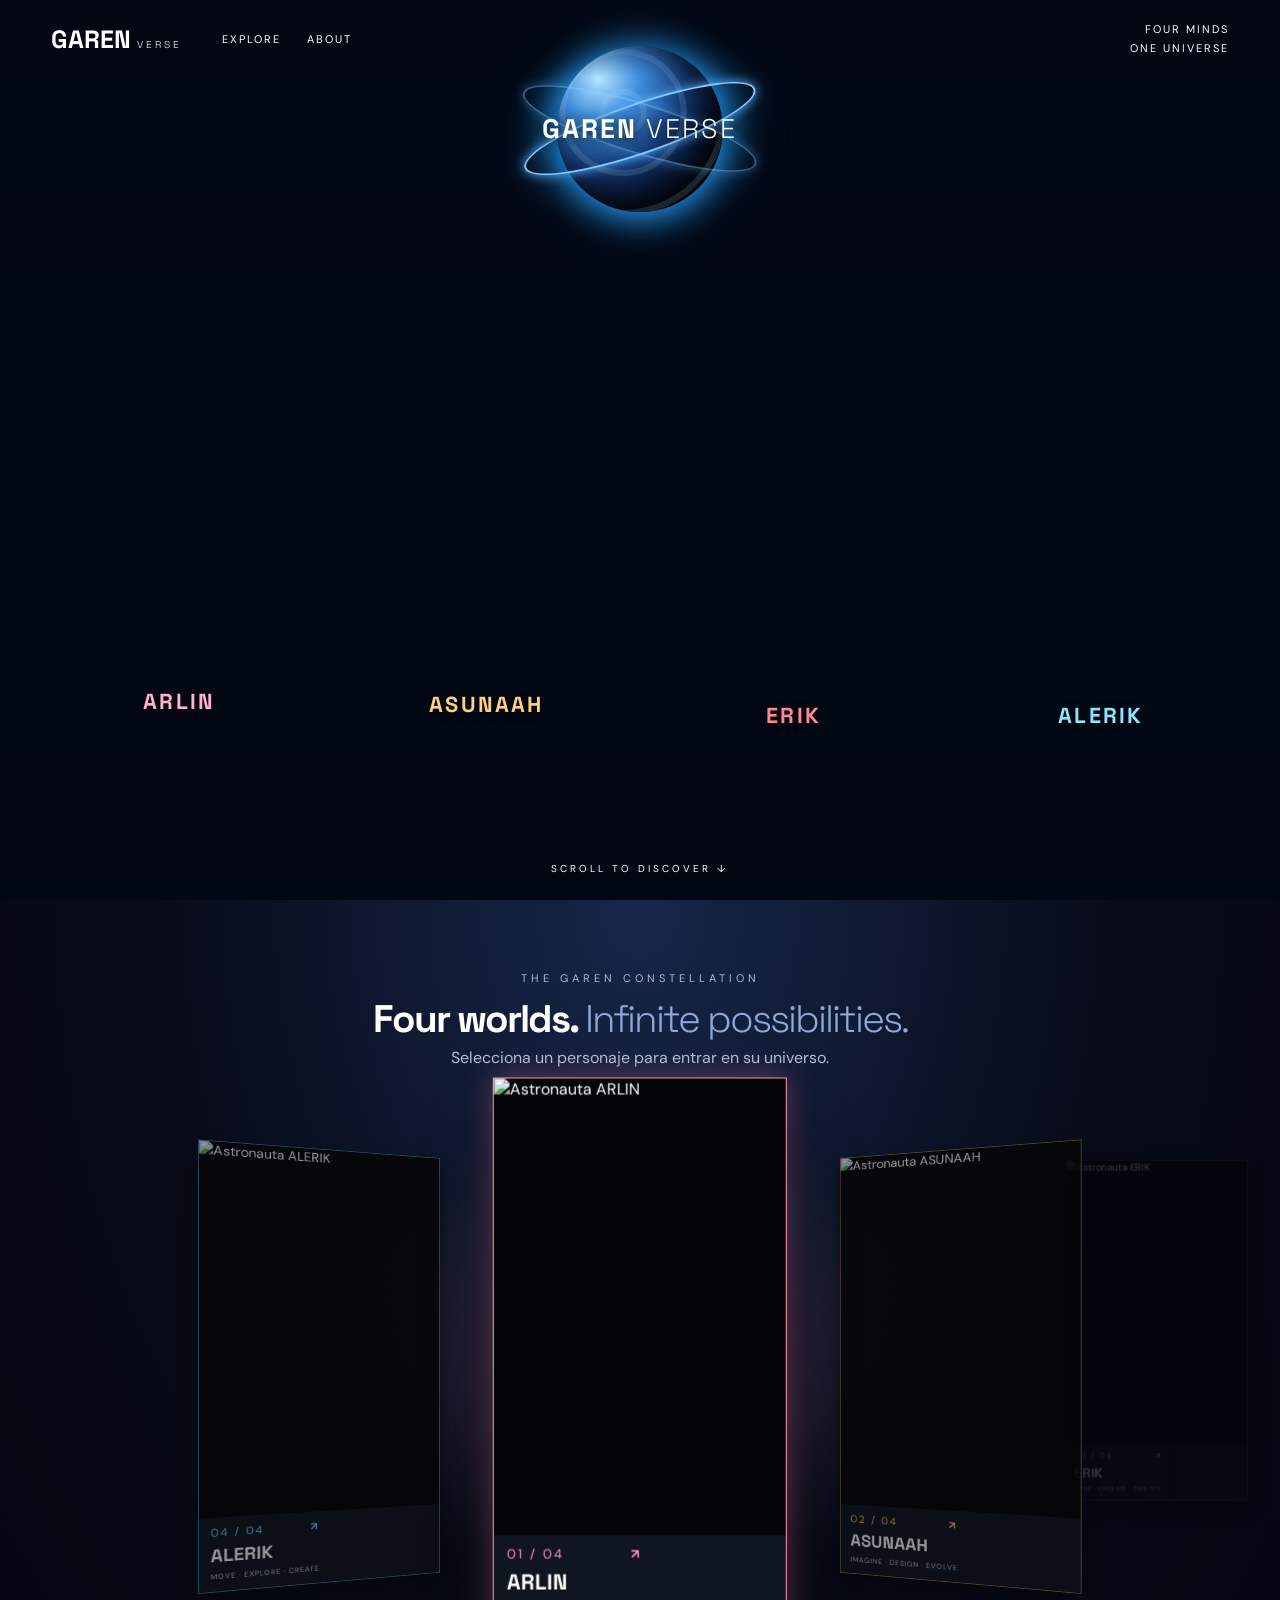
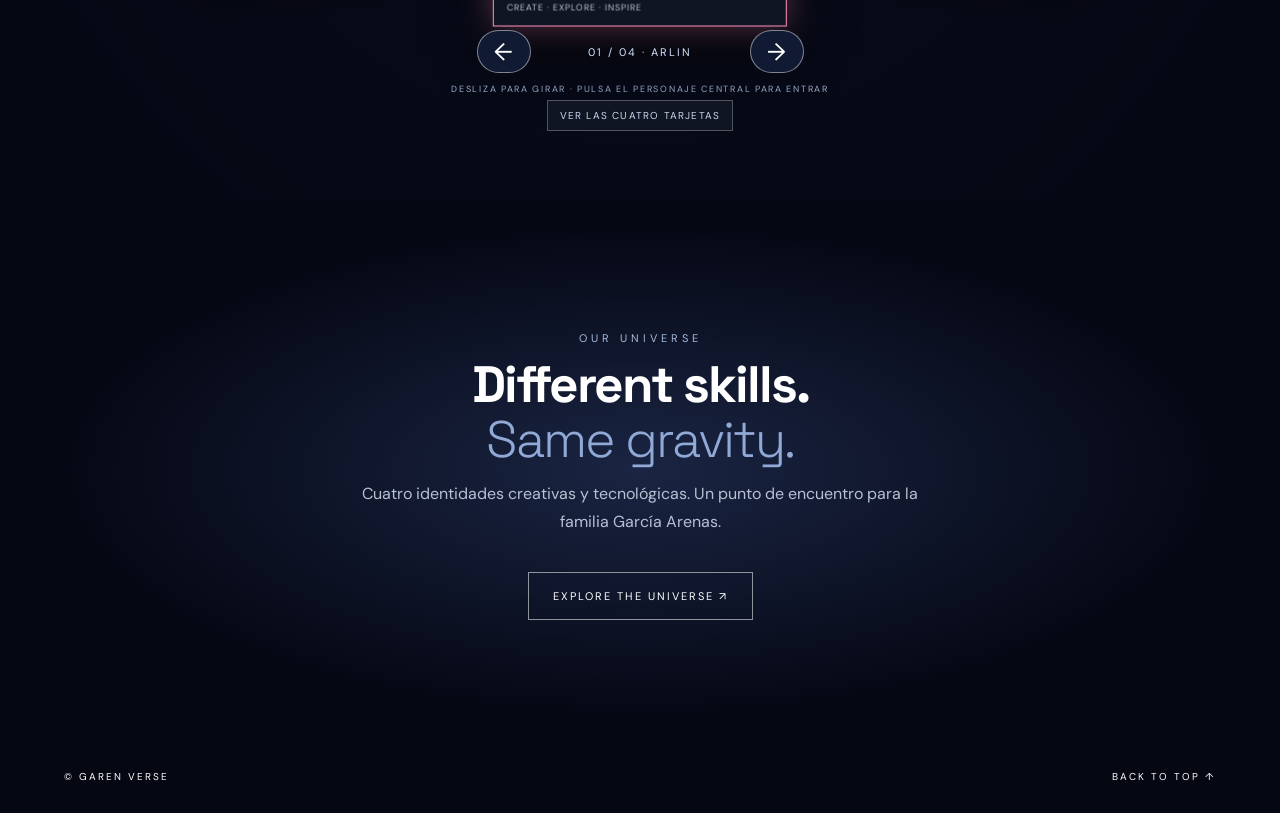
==== index.html @ 41e22bf5 "Add files via upload" ====
<!doctype html>
<html lang="es">
<head>
  <meta charset="utf-8">
  <meta name="viewport" content="width=device-width, initial-scale=1">
  <meta name="theme-color" content="#050713">
  <title>GAREN VERSE · Four Minds. One Universe.</title>
  <link rel="stylesheet" href="style.css?v=160">
</head>
<body>
  <header>
    <a href="#home" class="logo" aria-label="GAREN VERSE, volver al inicio">GAREN <small>VERSE</small></a>
    <nav aria-label="Navegación principal"><a href="#explore">EXPLORE</a><a href="#about">ABOUT</a></nav>
    <span>FOUR MINDS<br>ONE UNIVERSE</span>
  </header>
  <main>
    <section id="home" class="hero" aria-label="Selecciona tu universo">
      <div class="stage" aria-hidden="true"></div>
      <div class="planet" aria-hidden="true"><div class="sphere"></div><div class="ring"></div><div class="ring ring2"></div><h1>GAREN <em>VERSE</em></h1></div>
      <div class="focus" aria-hidden="true"></div>
      <div class="labels" aria-hidden="true"><span>ARLIN</span><span>ASUNAAH</span><span>ERIK</span><span>ALERIK</span></div>
      <div class="hotspots" aria-label="Seleccionar universo"><button data-world="arlin" aria-label="Entrar en ARLIN"></button><button data-world="asunaah" aria-label="Entrar en ASUNAAH"></button><button data-world="erik" aria-label="Entrar en el universo de ERIK"></button><button data-world="alerik" aria-label="Entrar en ALERIK"></button></div>
      <a class="scroll" href="#explore">SCROLL TO DISCOVER ↓</a>
    </section>
    <section id="explore"><div class="intro"><p>THE GAREN CONSTELLATION</p><h2>Four worlds. <em>Infinite possibilities.</em></h2><p>Selecciona un personaje para entrar en su universo.</p></div><div class="orbit-shell" id="orbit-shell" aria-label="Selector orbital de universos">
  <div class="orbit-halo" aria-hidden="true"></div>
  <div class="cards orbit-cards" id="cards" aria-label="Personajes; usa las flechas para cambiar de selección"></div>
  <div class="orbit-controls" aria-label="Controles de la constelación">
    <button type="button" id="orbit-prev" class="orbit-arrow" aria-label="Personaje anterior">←</button>
    <span id="orbit-status" class="orbit-status" aria-live="polite"></span>
    <button type="button" id="orbit-next" class="orbit-arrow" aria-label="Personaje siguiente">→</button>
  </div>
  <p class="orbit-hint">DESLIZA PARA GIRAR · PULSA EL PERSONAJE CENTRAL PARA ENTRAR</p>
  <button type="button" id="orbit-layout" class="orbit-layout" aria-pressed="false">VER LAS CUATRO TARJETAS</button>
</div></section>
    <section id="about"><p>OUR UNIVERSE</p><h2 class="about-heartbeat"><span class="heartbeat-primary">Different skills.</span><br><em class="heartbeat-secondary">Same gravity.</em></h2><p>Cuatro identidades creativas y tecnológicas. Un punto de encuentro para la familia García Arenas.</p><a href="#explore">EXPLORE THE UNIVERSE ↗</a></section>
  </main>
  <footer><span>© GAREN VERSE</span><a href="#home">BACK TO TOP ↑</a></footer>
  <section id="world" hidden aria-label="Universo del personaje" aria-modal="true" role="dialog">
    <button id="back" type="button">← BACK TO GAREN VERSE</button>
    <div class="world-layout"><div class="world-copy">
      <p class="world-kicker">WELCOME TO THE UNIVERSE OF</p>
      <h2 id="world-name"></h2><p id="world-tag"></p><p id="world-desc"></p>
      <div id="world-portal-slot" aria-live="polite"></div>
    </div><img id="world-img" alt=""></div>
  </section>
  <div id="flash" aria-hidden="true"></div>
  <script src="app.js?v=160" defer></script>
</body>
</html>
---- style.css ----
@import url('https://fonts.googleapis.com/css2?family=DM+Sans:wght@400;700&family=Space+Grotesk:wght@300;700&display=swap');
:root{color-scheme:dark;--bg:#050713}*{box-sizing:border-box}html{scroll-behavior:smooth}body{margin:0;background:var(--bg);color:#fff;font-family:'DM Sans',sans-serif}body.world-open{overflow:hidden}a{color:inherit;text-decoration:none}button{font:inherit;cursor:pointer}a:focus-visible,button:focus-visible{outline:3px solid #a9ddff;outline-offset:4px}
header{position:absolute;z-index:10;inset:0 0 auto;display:flex;align-items:center;gap:40px;padding:20px 4%;background:linear-gradient(#030714b9,transparent)}.logo{font:700 25px 'Space Grotesk',sans-serif;white-space:nowrap}.logo small{font-size:10px;letter-spacing:3px;font-weight:300}nav{display:flex;gap:26px}nav a,header>span{font-size:11px;letter-spacing:2px}header>span{margin-left:auto;text-align:right;line-height:1.7}
.hero{position:relative;height:100svh;min-height:620px;max-height:1100px;overflow:hidden;--accent:#8df;--fx:50%;--fy:60%}.stage{position:absolute;inset:0;background:#030815 url('assets/stage.jpg?v=145') center/cover no-repeat;transform-origin:var(--fx) var(--fy);transition:transform .65s}.hero:after{content:'';position:absolute;inset:0;pointer-events:none;background:linear-gradient(#01061280,transparent 32%,transparent 80%,#01061230)}
.planet{position:absolute;z-index:2;top:1.5%;left:50%;width:clamp(190px,18vw,245px);aspect-ratio:1;transform:translateX(-50%);filter:drop-shadow(0 0 18px #18afff88);pointer-events:none}.sphere{position:absolute;inset:14%;border-radius:50%;background:radial-gradient(circle at 25% 20%,#b5e7ff,#418fe0 22%,#153d7c 48%,#07142d 78%,#020816);box-shadow:inset -20px -20px 35px #000c,0 0 35px #2c9cff}.sphere:after{content:'';position:absolute;inset:0;border-radius:50%;background:repeating-radial-gradient(ellipse at 40% 40%,transparent 0 17px,#c1eaff23 18px 23px,transparent 24px 40px);animation:spin 50s linear infinite}.ring{position:absolute;left:-3%;right:-3%;top:39%;height:22%;border:2px solid #83caff;border-radius:50%;transform:rotate(-19deg);box-shadow:0 0 12px #56aaff;animation:pulse 6s ease-in-out infinite alternate}.ring2{transform:rotate(17deg);opacity:.4}.planet h1{position:absolute;z-index:3;top:50%;left:50%;transform:translate(-50%,-50%);margin:0;white-space:nowrap;font:700 clamp(19px,2.1vw,30px) 'Space Grotesk',sans-serif;letter-spacing:2px;text-shadow:0 2px 15px #000}.planet h1 em{font-style:normal;font-weight:300}
.labels{position:absolute;z-index:4;left:2%;right:2%;bottom:19%;display:grid;grid-template-columns:repeat(4,1fr);text-align:center;pointer-events:none}.labels span{font:700 clamp(12px,1.7vw,24px) 'Space Grotesk',sans-serif;letter-spacing:.1em;text-shadow:0 2px 9px #000}.labels span:nth-child(1){color:#ffb0d4}.labels span:nth-child(2){color:#ffd17c}.labels span:nth-child(3){color:#ff8896}.labels span:nth-child(4){color:#8ce5ff}.hotspots{position:absolute;z-index:5;inset:30% 2% 12%;display:grid;grid-template-columns:repeat(4,1fr)}.hotspots button{border:0;background:transparent}.focus{position:absolute;z-index:4;left:var(--fx);top:var(--fy);width:min(23vw,320px);aspect-ratio:1;transform:translate(-50%,-50%) scale(.7);border:2px solid var(--accent);border-radius:50%;box-shadow:0 0 24px var(--accent);opacity:0;pointer-events:none;transition:opacity .3s,transform .55s}.focus:after{content:'';position:absolute;inset:15%;border:1px solid var(--accent);border-radius:50%;transform:rotate(60deg) scaleY(.45)}.hero.target .focus{opacity:1;transform:translate(-50%,-50%) scale(1)}.hero.launch .focus{transform:translate(-50%,-50%) scale(2.5) rotate(130deg)}.hero.launch .stage{transform:scale(1.13)}.scroll{position:absolute;z-index:6;bottom:25px;left:50%;transform:translateX(-50%);font-size:10px;letter-spacing:3px;white-space:nowrap}
#explore{min-height:100svh;padding:clamp(28px,4svh,56px) 5% 35px;display:flex;flex-direction:column;justify-content:center;text-align:center;background:radial-gradient(ellipse at top,#17274a,#070a17 55%,#050713)}.intro>p:first-child,#about>p:first-child{font-size:11px;letter-spacing:4px;color:#a7bbdc}.intro>p:first-child{margin:0 0 12px}h2{font:700 clamp(34px,4vw,65px)/1.08 'Space Grotesk',sans-serif;letter-spacing:-2px;margin:12px 0}h2 em{font-weight:300;font-style:normal;color:#91a9d7}.intro h2{margin:0 0 12px;font-size:clamp(28px,3.6vw,52px);line-height:1.12}.intro>p:last-child{margin:0 0 20px;color:#b7c1d3}.cards{display:grid;grid-template-columns:repeat(4,minmax(0,1fr));gap:18px;max-width:1450px;width:100%;margin:0 auto}.card{padding:0;min-width:0;text-align:left;color:#fff;background:#101522;border:1px solid #ffffff25;display:flex;flex-direction:column;transition:transform .3s,border-color .3s}.card:hover,.card:focus-visible{transform:translateY(-5px);border-color:var(--accent)}.card img{display:block;width:100%;height:min(49svh,500px);object-fit:contain;object-position:center;background:#000}.card-text{padding:12px 16px;display:flex;flex-direction:column;gap:8px;flex:1}.card-text small{color:var(--accent);letter-spacing:2px}.card-text b{float:right}.card-name{font:700 22px 'Space Grotesk',sans-serif}.card-tag{font-size:10px;letter-spacing:1px;color:#bbc4d5}
#about{padding:120px 20px;text-align:center;background:radial-gradient(#1a2543,#050713 65%)}#about>p:last-of-type{max-width:570px;margin:0 auto 35px;line-height:1.8;color:#b7c1d3}#about>a{display:inline-block;padding:16px 24px;border:1px solid #ffffff8a;font-size:11px;letter-spacing:2px}footer{padding:30px 5%;display:flex;justify-content:space-between;font-size:10px;letter-spacing:2px}
#world{position:fixed;z-index:20;inset:0;overflow:auto;background:radial-gradient(ellipse at 70% 50%,color-mix(in srgb,var(--accent),transparent 79%),transparent 50%),#050713}#world[hidden]{display:none}#back{position:absolute;top:32px;left:5%;z-index:2;border:0;background:transparent;color:white;font-size:12px;letter-spacing:2px}.world-layout{min-height:100svh;display:grid;grid-template-columns:1fr 1fr;align-items:center;gap:5%;max-width:1250px;margin:auto;padding:95px 6% 45px}.world-layout h2{font-size:clamp(50px,8vw,112px);color:var(--accent);margin:12px 0}.world-kicker{font-size:12px;letter-spacing:2.5px;color:#a7bbdc}#world-tag{letter-spacing:3px;font-size:12px}#world-desc{max-width:470px;color:#c2c9d9;line-height:1.9;margin:25px 0 14px}.world-layout>img{max-height:75svh;max-width:100%;object-fit:contain;justify-self:center}
/* The portal replaces the old rectangular link. Image and text are a single component. */
#world-portal-slot{margin-top:18px;min-height:185px}.portal-entry{--portal-size:clamp(120px,12vw,174px);display:inline-flex;align-items:center;gap:20px;max-width:100%;color:var(--accent);text-align:left;position:relative;border-radius:20px;padding:6px 12px 6px 0}.portal-active{cursor:pointer}.portal-pending{cursor:default;color:#b8bfce}.portal-visual{display:block;flex:0 0 var(--portal-size);width:var(--portal-size);height:var(--portal-size);position:relative;isolation:isolate}.portal-visual::before{content:'';position:absolute;inset:7%;border-radius:50%;background:var(--accent);filter:blur(22px);opacity:.12;transition:opacity .3s}.portal-visual img{position:relative;display:block;width:100%;height:100%;object-fit:contain;animation:portalFloat 4s ease-in-out infinite;filter:drop-shadow(0 0 7px color-mix(in srgb,var(--accent),transparent 65%))}.portal-copy{display:flex;flex-direction:column;gap:9px;min-width:0;letter-spacing:1.6px}.portal-copy strong{font-size:clamp(11px,1.15vw,15px);line-height:1.45}.portal-copy>span{font-size:11px;letter-spacing:1.1px;color:#d0d4e0}.portal-active .portal-copy>span{color:var(--accent)}.portal-active:focus-visible{outline:3px solid var(--accent);outline-offset:3px}.portal-active.portal-activating .portal-visual img{animation:none;transform:scale(.95);filter:drop-shadow(0 0 20px var(--accent))}.portal-active.portal-activating .portal-visual::before{opacity:.65}
@media(hover:hover) and (pointer:fine){.portal-active:hover .portal-visual::before{opacity:.48}.portal-active:hover .portal-visual img{animation:none;transform:translateY(-6px) scale(1.045);filter:drop-shadow(0 0 16px var(--accent));transition:transform .3s ease,filter .3s ease}.portal-active:hover .portal-copy strong{text-shadow:0 0 12px var(--accent)}}
#flash{position:fixed;inset:0;z-index:30;pointer-events:none;opacity:0;background:#07101d;clip-path:circle(0 at var(--lx,50%) var(--ly,50%));transition:clip-path .55s,opacity .55s}#flash.on{opacity:.93;clip-path:circle(150% at var(--lx,50%) var(--ly,50%))}
@keyframes spin{to{transform:rotate(360deg)}}@keyframes pulse{to{opacity:.5}}@keyframes portalFloat{0%,100%{transform:translateY(0)}50%{transform:translateY(-4px)}}
@media(max-width:800px){header{gap:15px}nav{gap:12px}header>span{display:none}.hero{height:76svh;min-height:490px}.planet{width:220px}.cards{grid-template-columns:repeat(2,minmax(0,1fr))}.card img{height:clamp(180px,38svh,340px)}.world-layout{grid-template-columns:1fr;text-align:center}.world-layout>img{max-height:45svh;margin:auto}.portal-entry{text-align:left}.portal-visual{--portal-size:150px}}
@media(max-width:600px){#explore{min-height:auto}.cards{gap:10px}.card-text{padding:10px}.card-name{font-size:17px}.card img{height:clamp(185px,36svh,310px)}.planet{top:3%;width:160px}.world-layout{padding:95px 5% 40px}.world-layout h2{font-size:clamp(44px,14vw,70px)}#world-portal-slot{min-height:155px}.portal-visual{--portal-size:130px}.portal-entry{gap:12px}.portal-copy strong{font-size:11px}}
@media(max-width:480px){header{flex-wrap:wrap}.logo{font-size:20px}nav{margin-left:auto;gap:9px}.hero{height:75svh;min-height:440px}.stage{background-size:auto 100%}.planet h1{font-size:18px}.labels{display:none}.hotspots{inset:auto 2% 7%;height:52px;gap:4px}.hotspots button{border-radius:12px;background:#050b1dcc;border:1px solid #6bf;color:white;font-size:10px}.hotspots button:nth-child(1):before{content:'ARLIN'}.hotspots button:nth-child(2):before{content:'ASUNAAH'}.hotspots button:nth-child(3):before{content:'ERIK'}.hotspots button:nth-child(4):before{content:'ALERIK'}.scroll{display:none}}
@media(max-height:650px) and (min-width:801px){.card img{height:42svh}.intro h2{font-size:32px}.portal-visual{--portal-size:130px}#world-portal-slot{min-height:145px}}
@media(prefers-reduced-motion:reduce){*,*::before,*::after{animation:none!important;transition:none!important;scroll-behavior:auto!important}.portal-active:hover .portal-visual img{transform:none}}

/* GAREN VERSE 1.5.5 — Alineación independiente de rótulos sobre los pedestales.
   La imagen de fondo y las zonas interactivas permanecen intactas. */
.labels span:nth-child(1){transform:translateY(-14px)}
.labels span:nth-child(2){transform:translateY(-11px)}
.labels span:nth-child(3),.labels span:nth-child(4){transform:translateY(0)}

/* Halo cálido expansivo. Las capas radiales hacen visible la luz en el fondo oscuro,
   no solo alrededor de los contornos de las letras. */
#about .about-heartbeat{position:relative;isolation:isolate}
#about .about-heartbeat .heartbeat-primary,
#about .about-heartbeat .heartbeat-secondary{
  position:relative;display:inline-block;transform-origin:center;
  z-index:0;backface-visibility:hidden;
}
#about .about-heartbeat .heartbeat-primary::before,
#about .about-heartbeat .heartbeat-secondary::before{
  content:"";position:absolute;z-index:-1;pointer-events:none;
  inset:-38% -16%;border-radius:50%;opacity:0;
  background:radial-gradient(ellipse at center,
    rgba(255,233,155,.70) 0%,rgba(255,198,78,.48) 23%,
    rgba(246,166,52,.23) 48%,transparent 75%);
  filter:blur(22px);transform:scale(.83);
}
#about .heartbeat-primary{animation:garen-heartbeat-primary 3.4s ease-in-out infinite}
#about .heartbeat-secondary{animation:garen-heartbeat-secondary 3.4s ease-in-out infinite}
#about .heartbeat-primary::before{animation:garen-gold-aura-primary 3.4s ease-in-out infinite}
#about .heartbeat-secondary::before{animation:garen-gold-aura-secondary 3.4s ease-in-out infinite}
@keyframes garen-heartbeat-primary{
  0%,12%,35%,100%{transform:scale(1);text-shadow:none}
  18%,23%{transform:scale(1.027);text-shadow:0 0 9px #fff0bf,0 0 25px #ffcf70,0 0 48px rgba(255,188,65,.9),0 0 80px rgba(245,162,40,.65)}
  30%{transform:scale(1.008);text-shadow:0 0 13px rgba(255,210,100,.42)}
}
@keyframes garen-heartbeat-secondary{
  0%,25%,52%,100%{transform:scale(1);text-shadow:none}
  34%,39%{transform:scale(1.028);text-shadow:0 0 10px #fff0bc,0 0 27px #ffd073,0 0 54px rgba(255,187,65,.9),0 0 85px rgba(245,164,39,.68)}
  46%{transform:scale(1.008);text-shadow:0 0 15px rgba(255,212,107,.45)}
}
@keyframes garen-gold-aura-primary{
  0%,12%,35%,100%{opacity:0;transform:scale(.83)}
  18%,23%{opacity:1;transform:scale(1.13)}
  30%{opacity:.25;transform:scale(1.28)}
}
@keyframes garen-gold-aura-secondary{
  0%,25%,52%,100%{opacity:0;transform:scale(.83)}
  34%,39%{opacity:1;transform:scale(1.16)}
  46%{opacity:.25;transform:scale(1.3)}
}
@media(prefers-reduced-motion:reduce){
  #about .heartbeat-primary,#about .heartbeat-secondary,
  #about .heartbeat-primary::before,#about .heartbeat-secondary::before{
    animation:none!important;transform:none!important;text-shadow:none!important;
  }
  #about .heartbeat-primary::before,#about .heartbeat-secondary::before{opacity:0!important}
}

/* GAREN VERSE 1.6 — ORBITAL EXPLORE; scoped exclusively to the Explore section. */
#explore{min-height:100svh;min-height:100dvh;overflow:hidden;padding:clamp(18px,2.5svh,34px) 3.5% 20px;justify-content:center}
#explore .intro h2{font-size:clamp(26px,3vw,43px);margin-bottom:7px}
#explore .intro>p:last-child{margin-bottom:9px}
.orbit-shell{position:relative;max-width:1450px;width:100%;margin:0 auto;isolation:isolate;--orbit-accent:#ff91c0}
.orbit-halo{position:absolute;pointer-events:none;left:50%;top:42%;width:min(72vw,750px);height:min(50vw,460px);transform:translate(-50%,-50%);background:radial-gradient(ellipse,color-mix(in srgb,var(--orbit-accent),transparent 80%),transparent 68%);filter:blur(28px);opacity:.75;transition:background .5s}
#explore .orbit-cards{position:relative;display:block;width:100%;height:clamp(390px,61svh,610px);max-width:none;perspective:1300px;touch-action:pan-y;user-select:none;-webkit-user-select:none;overflow:visible}
#explore .orbit-cards .card{position:absolute;left:50%;top:50%;width:clamp(190px,23vw,315px);height:min(100%,590px);max-height:100%;display:flex;transform:translate(-50%,-50%) translateX(var(--orbit-x,0px)) translateY(var(--orbit-y,0px)) scale(var(--orbit-scale,1)) rotateY(var(--orbit-angle,0deg));opacity:var(--orbit-opacity,1);z-index:var(--orbit-z,2);filter:brightness(var(--orbit-brightness,1));border-color:color-mix(in srgb,var(--accent),transparent 50%);box-shadow:0 12px 32px #0008;transition:transform .62s cubic-bezier(.2,.75,.2,1),opacity .5s,filter .5s,border-color .3s,box-shadow .3s;backface-visibility:hidden;-webkit-backface-visibility:hidden;overflow:hidden;cursor:pointer}
#explore .orbit-cards .card[data-orbit-position="0"]{border-color:var(--accent);box-shadow:0 0 30px color-mix(in srgb,var(--accent),transparent 66%),0 25px 50px #000b}
#explore .orbit-cards .card:hover{border-color:var(--accent)}
#explore .orbit-cards .card:focus-visible{outline:3px solid #d5f5ff;outline-offset:5px}
#explore .orbit-cards .card img{height:0;min-height:0;flex:1 1 auto;object-fit:contain;object-position:center;background:#050508;pointer-events:none}
#explore .orbit-cards .card-text{flex:0 0 auto;gap:6px;padding:10px 13px 12px;background:#101522;pointer-events:none}
#explore .orbit-cards .card-name{font-size:clamp(17px,1.7vw,23px)}
#explore .orbit-cards .card-tag{font-size:9px}
.orbit-controls{display:flex;justify-content:center;align-items:center;gap:22px;margin-top:4px;position:relative;z-index:6}
.orbit-arrow{height:43px;width:54px;border:1px solid #ffffff77;background:#101a32;color:white;border-radius:24px;font-size:24px;transition:background .2s,border-color .2s}
.orbit-arrow:hover,.orbit-arrow:focus-visible{background:#24365b;border-color:#b9dcff}
.orbit-status{min-width:175px;text-align:center;font-size:11px;letter-spacing:2px;color:#d3e4ff}
.orbit-hint{margin:10px 0 5px;font-size:9px;letter-spacing:1.7px;color:#9baecb}
.orbit-layout{position:relative;z-index:6;padding:8px 12px;border:1px solid #ffffff45;background:#101522;color:#cbd8ef;font-size:10px;letter-spacing:1.2px}
/* Accessible grid fallback, also available on demand. */
#explore .orbit-shell.is-grid .orbit-halo{display:none}
#explore .orbit-shell.is-grid .orbit-cards{display:grid;grid-template-columns:repeat(4,minmax(0,1fr));gap:14px;height:auto;min-height:0;perspective:none;touch-action:auto}
#explore .orbit-shell.is-grid .orbit-cards .card{position:relative;left:auto;top:auto;width:100%;height:min(59svh,570px);transform:none!important;opacity:1!important;filter:none!important;z-index:auto!important}
#explore .orbit-shell.is-grid .orbit-controls,#explore .orbit-shell.is-grid .orbit-hint{display:none}
@media(max-width:800px){#explore .orbit-cards .card{width:clamp(190px,37vw,280px)}#explore .orbit-shell.is-grid .orbit-cards{grid-template-columns:repeat(2,minmax(0,1fr))}#explore .orbit-shell.is-grid .orbit-cards .card{height:380px}}
@media(max-width:600px){#explore{min-height:100svh;padding:40px 3% 25px}#explore .intro h2{font-size:clamp(25px,7vw,36px)}#explore .orbit-cards{height:clamp(350px,55svh,520px)}#explore .orbit-cards .card{width:clamp(190px,62vw,275px)}.orbit-hint{font-size:8px}#explore .orbit-shell.is-grid .orbit-cards{gap:8px}#explore .orbit-shell.is-grid .orbit-cards .card{height:310px}}
@media(max-height:650px) and (min-width:801px){#explore .orbit-cards{height:clamp(290px,55svh,410px)}#explore .intro h2{font-size:30px}#explore .intro>p:last-child{margin-bottom:4px}.orbit-hint{margin:4px 0}}
@media(prefers-reduced-motion:reduce){#explore .orbit-cards .card{transition:none!important}.orbit-halo{transition:none!important}}
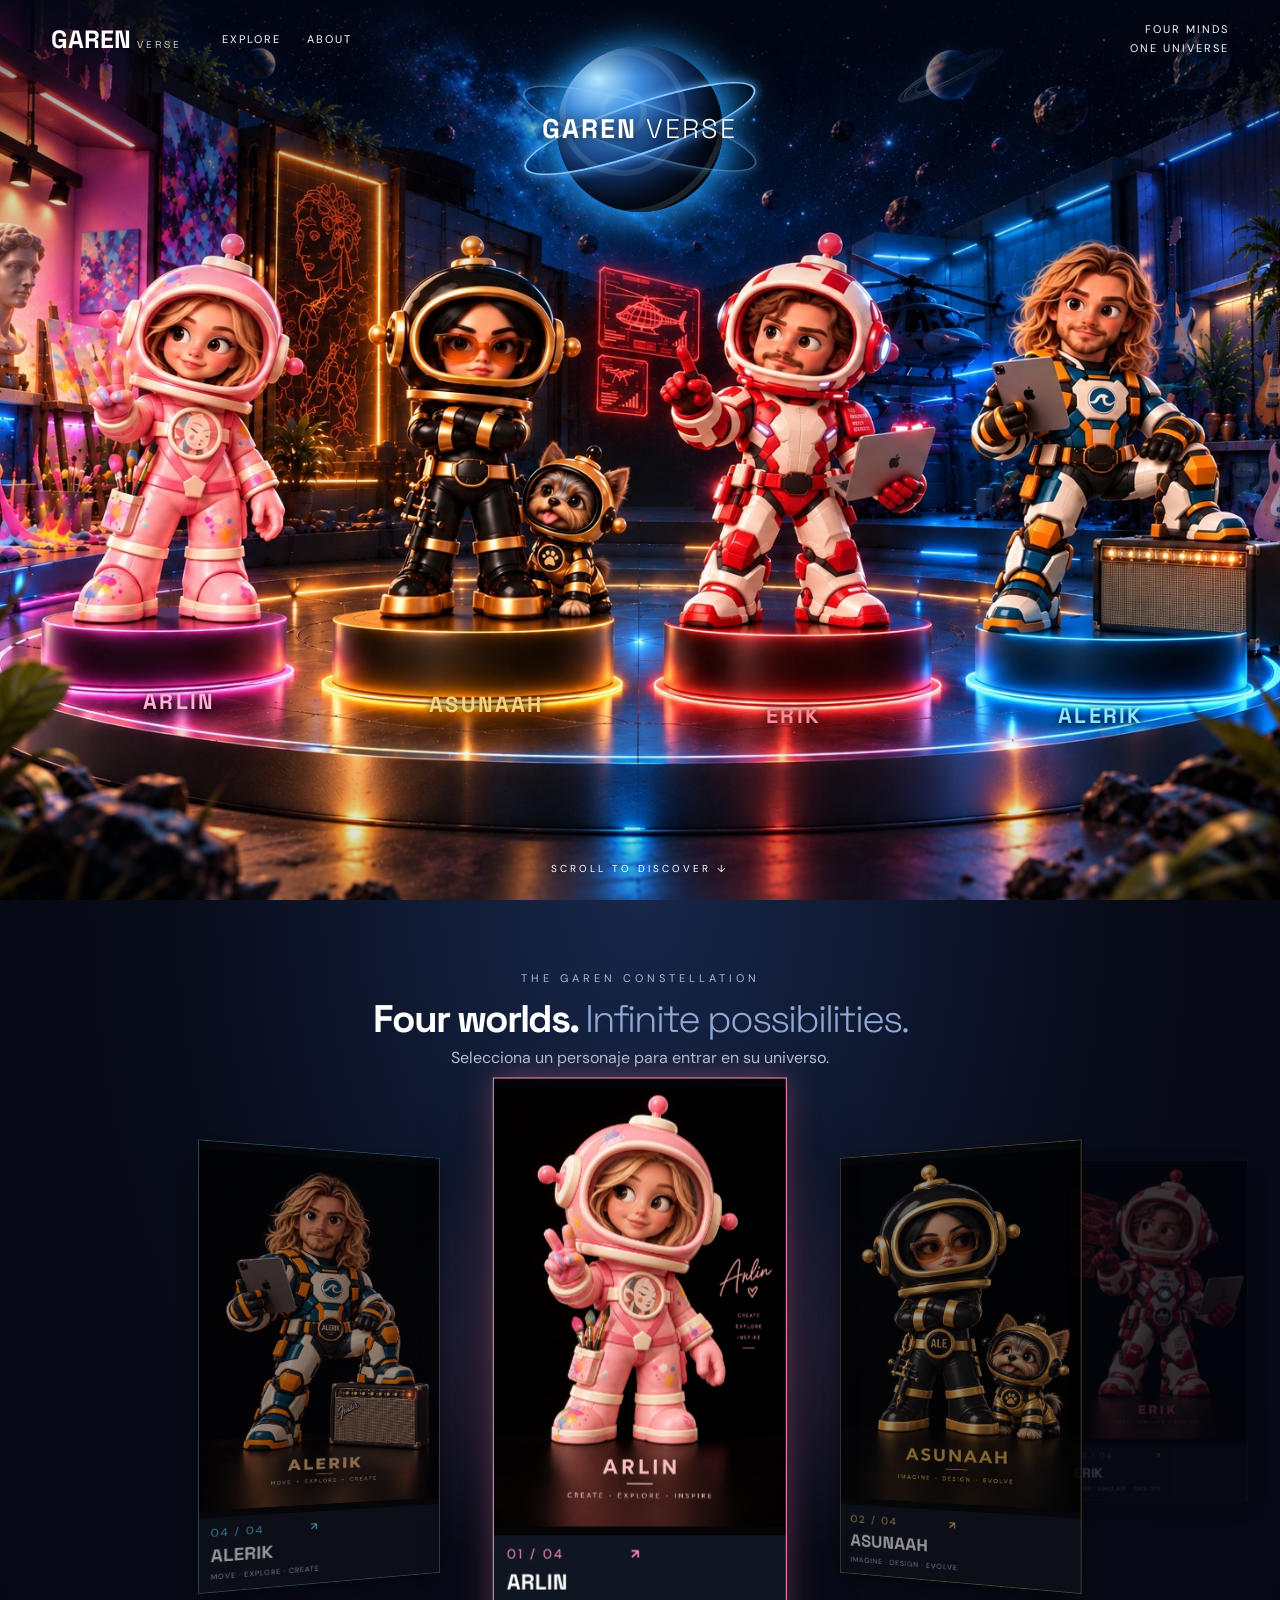
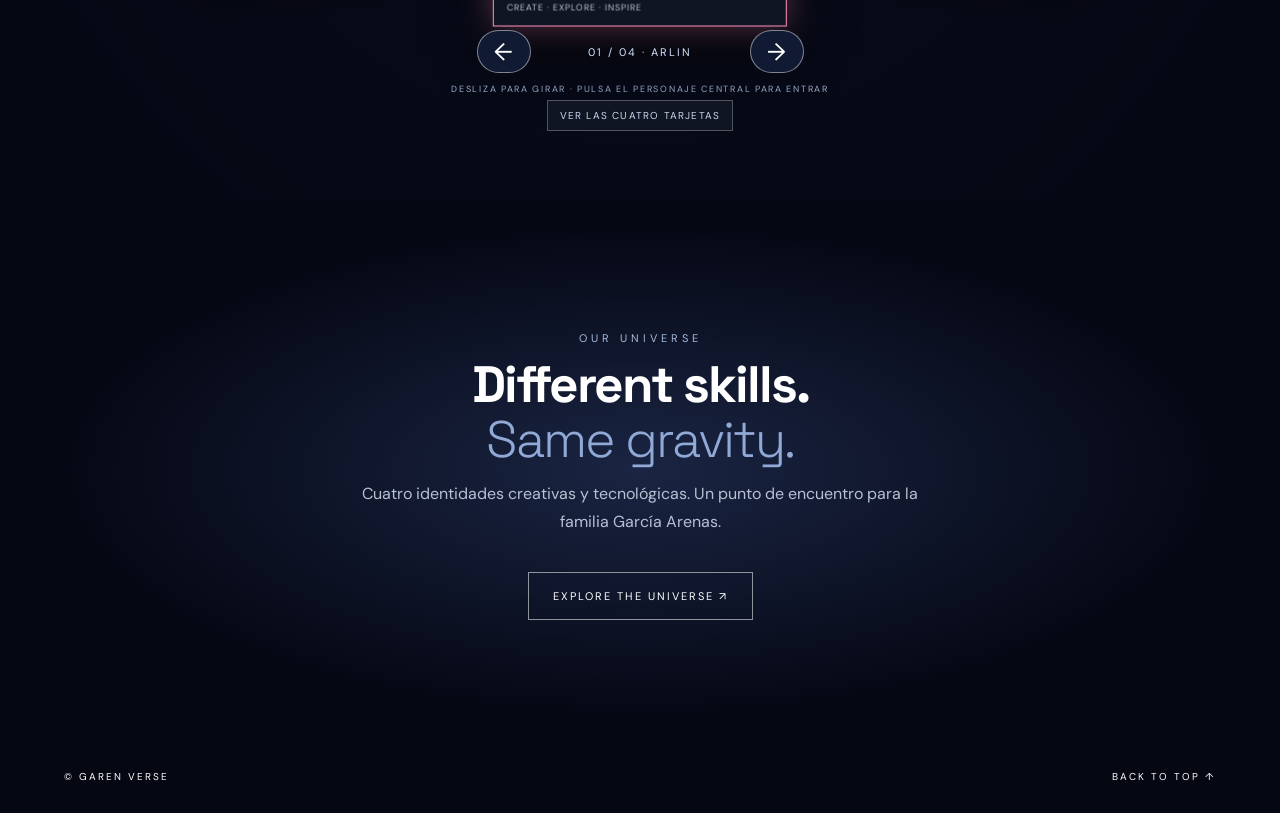
==== commit f6128fc0: "Update index.html" ====
--- a/index.html
+++ b/index.html
@@ -45,6 +45,6 @@
     </div><img id="world-img" alt=""></div>
   </section>
   <div id="flash" aria-hidden="true"></div>
-  <script src="app.js?v=160" defer></script>
+  <script src="app.js?v=161" defer></script>
 </body>
 </html>
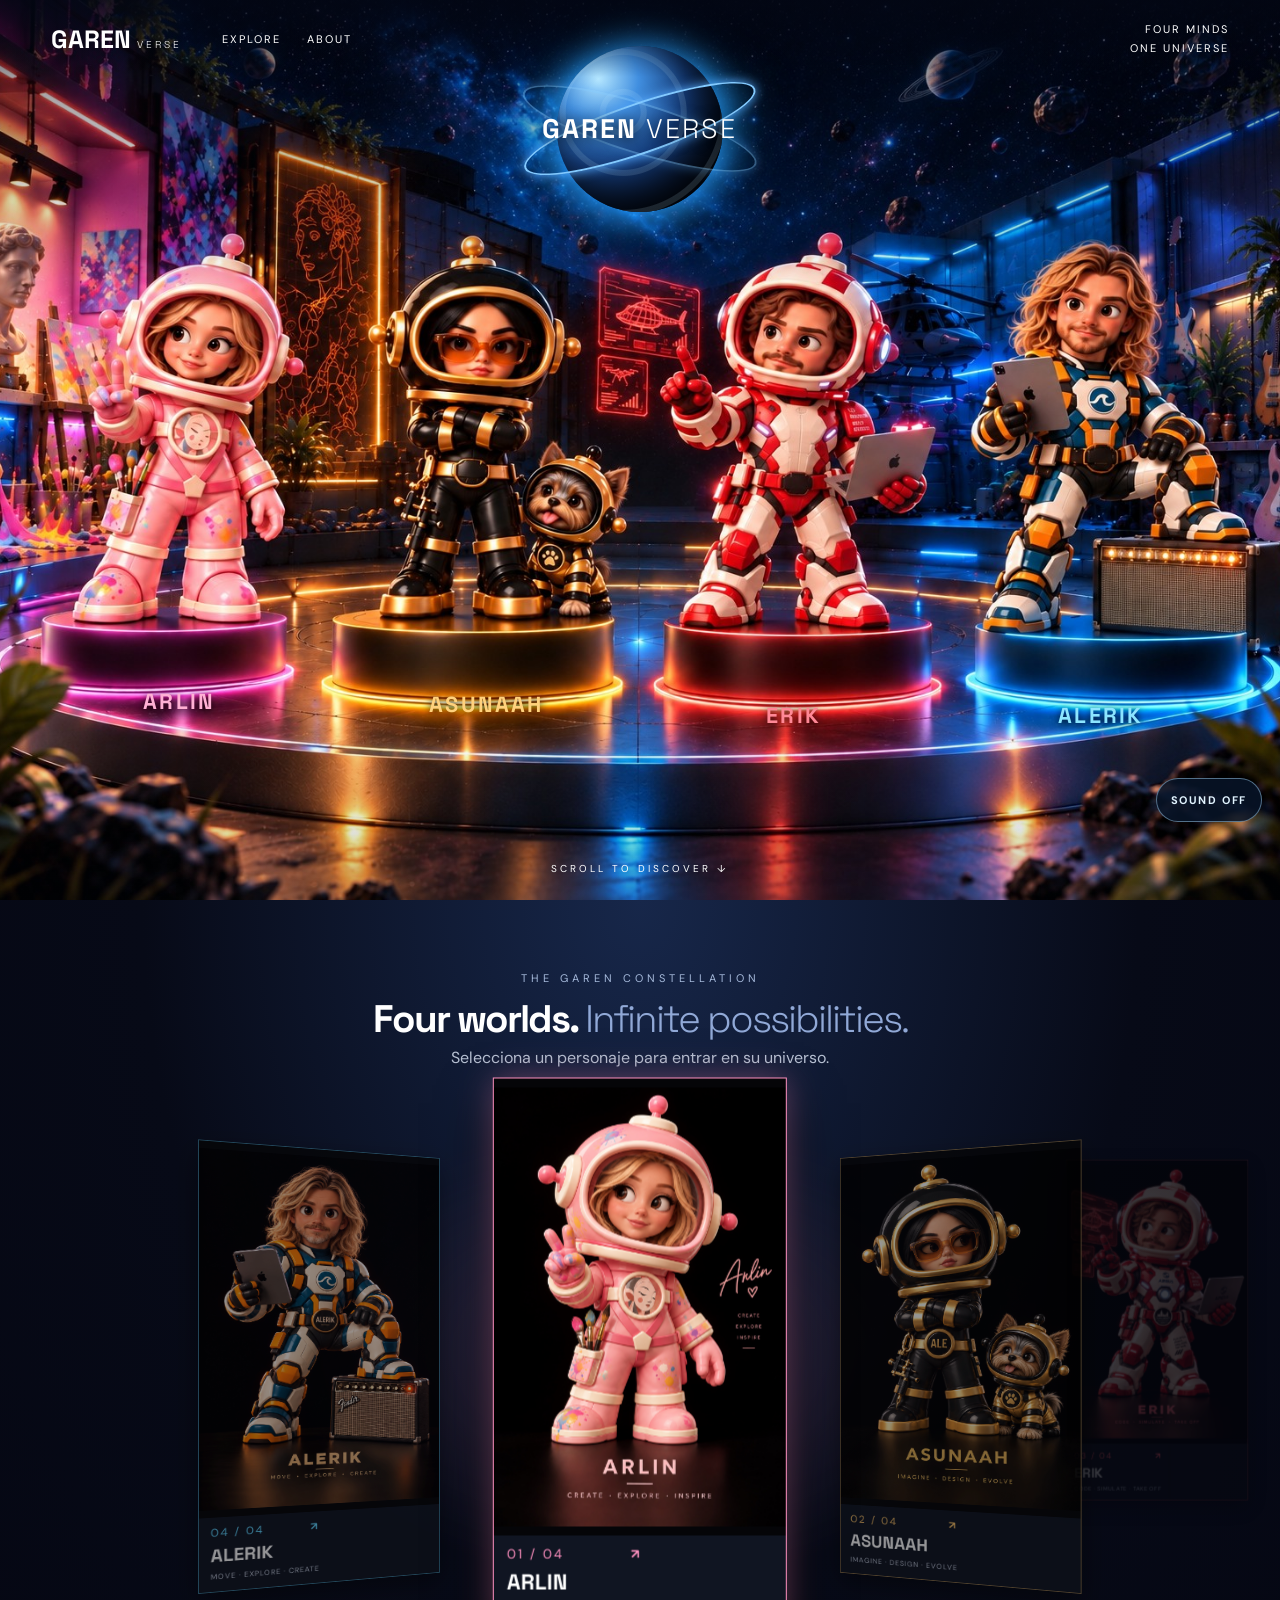
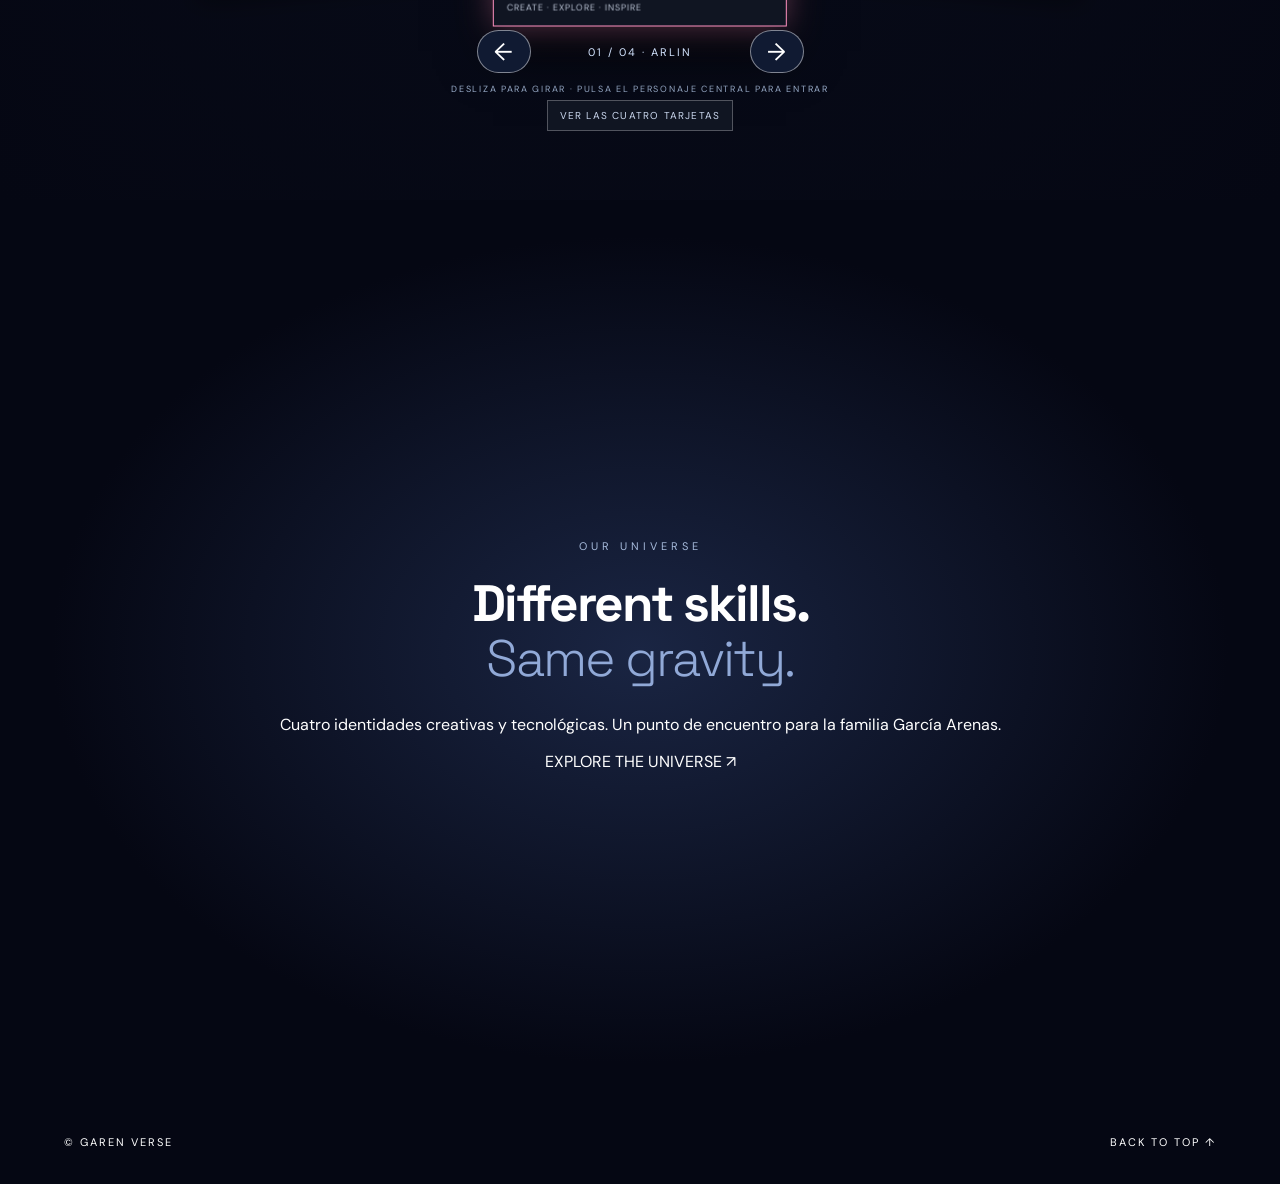
==== commit 3879624e: "Update index.html" ====
--- a/index.html
+++ b/index.html
@@ -6,6 +6,7 @@
   <meta name="theme-color" content="#050713">
   <title>GAREN VERSE · Four Minds. One Universe.</title>
   <link rel="stylesheet" href="style.css?v=160">
+<link rel="stylesheet" href="audio.css?v=17">
 </head>
 <body>
   <header>
@@ -45,6 +46,7 @@
     </div><img id="world-img" alt=""></div>
   </section>
   <div id="flash" aria-hidden="true"></div>
-  <script src="app.js?v=161" defer></script>
+  <script src="app.js?v=162" defer></script> 
+  <script src="audio.js?v=17" defer></script>
 </body>
 </html>
--- a/style.css
+++ b/style.css
@@ -5,7 +5,7 @@
 .planet{position:absolute;z-index:2;top:1.5%;left:50%;width:clamp(190px,18vw,245px);aspect-ratio:1;transform:translateX(-50%);filter:drop-shadow(0 0 18px #18afff88);pointer-events:none}.sphere{position:absolute;inset:14%;border-radius:50%;background:radial-gradient(circle at 25% 20%,#b5e7ff,#418fe0 22%,#153d7c 48%,#07142d 78%,#020816);box-shadow:inset -20px -20px 35px #000c,0 0 35px #2c9cff}.sphere:after{content:'';position:absolute;inset:0;border-radius:50%;background:repeating-radial-gradient(ellipse at 40% 40%,transparent 0 17px,#c1eaff23 18px 23px,transparent 24px 40px);animation:spin 50s linear infinite}.ring{position:absolute;left:-3%;right:-3%;top:39%;height:22%;border:2px solid #83caff;border-radius:50%;transform:rotate(-19deg);box-shadow:0 0 12px #56aaff;animation:pulse 6s ease-in-out infinite alternate}.ring2{transform:rotate(17deg);opacity:.4}.planet h1{position:absolute;z-index:3;top:50%;left:50%;transform:translate(-50%,-50%);margin:0;white-space:nowrap;font:700 clamp(19px,2.1vw,30px) 'Space Grotesk',sans-serif;letter-spacing:2px;text-shadow:0 2px 15px #000}.planet h1 em{font-style:normal;font-weight:300}
 .labels{position:absolute;z-index:4;left:2%;right:2%;bottom:19%;display:grid;grid-template-columns:repeat(4,1fr);text-align:center;pointer-events:none}.labels span{font:700 clamp(12px,1.7vw,24px) 'Space Grotesk',sans-serif;letter-spacing:.1em;text-shadow:0 2px 9px #000}.labels span:nth-child(1){color:#ffb0d4}.labels span:nth-child(2){color:#ffd17c}.labels span:nth-child(3){color:#ff8896}.labels span:nth-child(4){color:#8ce5ff}.hotspots{position:absolute;z-index:5;inset:30% 2% 12%;display:grid;grid-template-columns:repeat(4,1fr)}.hotspots button{border:0;background:transparent}.focus{position:absolute;z-index:4;left:var(--fx);top:var(--fy);width:min(23vw,320px);aspect-ratio:1;transform:translate(-50%,-50%) scale(.7);border:2px solid var(--accent);border-radius:50%;box-shadow:0 0 24px var(--accent);opacity:0;pointer-events:none;transition:opacity .3s,transform .55s}.focus:after{content:'';position:absolute;inset:15%;border:1px solid var(--accent);border-radius:50%;transform:rotate(60deg) scaleY(.45)}.hero.target .focus{opacity:1;transform:translate(-50%,-50%) scale(1)}.hero.launch .focus{transform:translate(-50%,-50%) scale(2.5) rotate(130deg)}.hero.launch .stage{transform:scale(1.13)}.scroll{position:absolute;z-index:6;bottom:25px;left:50%;transform:translateX(-50%);font-size:10px;letter-spacing:3px;white-space:nowrap}
 #explore{min-height:100svh;padding:clamp(28px,4svh,56px) 5% 35px;display:flex;flex-direction:column;justify-content:center;text-align:center;background:radial-gradient(ellipse at top,#17274a,#070a17 55%,#050713)}.intro>p:first-child,#about>p:first-child{font-size:11px;letter-spacing:4px;color:#a7bbdc}.intro>p:first-child{margin:0 0 12px}h2{font:700 clamp(34px,4vw,65px)/1.08 'Space Grotesk',sans-serif;letter-spacing:-2px;margin:12px 0}h2 em{font-weight:300;font-style:normal;color:#91a9d7}.intro h2{margin:0 0 12px;font-size:clamp(28px,3.6vw,52px);line-height:1.12}.intro>p:last-child{margin:0 0 20px;color:#b7c1d3}.cards{display:grid;grid-template-columns:repeat(4,minmax(0,1fr));gap:18px;max-width:1450px;width:100%;margin:0 auto}.card{padding:0;min-width:0;text-align:left;color:#fff;background:#101522;border:1px solid #ffffff25;display:flex;flex-direction:column;transition:transform .3s,border-color .3s}.card:hover,.card:focus-visible{transform:translateY(-5px);border-color:var(--accent)}.card img{display:block;width:100%;height:min(49svh,500px);object-fit:contain;object-position:center;background:#000}.card-text{padding:12px 16px;display:flex;flex-direction:column;gap:8px;flex:1}.card-text small{color:var(--accent);letter-spacing:2px}.card-text b{float:right}.card-name{font:700 22px 'Space Grotesk',sans-serif}.card-tag{font-size:10px;letter-spacing:1px;color:#bbc4d5}
-#about{padding:120px 20px;text-align:center;background:radial-gradient(#1a2543,#050713 65%)}#about>p:last-of-type{max-width:570px;margin:0 auto 35px;line-height:1.8;color:#b7c1d3}#about>a{display:inline-block;padding:16px 24px;border:1px solid #ffffff8a;font-size:11px;letter-spacing:2px}footer{padding:30px 5%;display:flex;justify-content:space-between;font-size:10px;letter-spacing:2px}
+#about{min-height:100vh;min-height:100svh;padding:60px 20px;display:flex;flex-direction:column;align-items:center;justify-content:center;text-align:center;background:radial-gradient(#1a2543,#050713 65%)}
 #world{position:fixed;z-index:20;inset:0;overflow:auto;background:radial-gradient(ellipse at 70% 50%,color-mix(in srgb,var(--accent),transparent 79%),transparent 50%),#050713}#world[hidden]{display:none}#back{position:absolute;top:32px;left:5%;z-index:2;border:0;background:transparent;color:white;font-size:12px;letter-spacing:2px}.world-layout{min-height:100svh;display:grid;grid-template-columns:1fr 1fr;align-items:center;gap:5%;max-width:1250px;margin:auto;padding:95px 6% 45px}.world-layout h2{font-size:clamp(50px,8vw,112px);color:var(--accent);margin:12px 0}.world-kicker{font-size:12px;letter-spacing:2.5px;color:#a7bbdc}#world-tag{letter-spacing:3px;font-size:12px}#world-desc{max-width:470px;color:#c2c9d9;line-height:1.9;margin:25px 0 14px}.world-layout>img{max-height:75svh;max-width:100%;object-fit:contain;justify-self:center}
 /* The portal replaces the old rectangular link. Image and text are a single component. */
 #world-portal-slot{margin-top:18px;min-height:185px}.portal-entry{--portal-size:clamp(120px,12vw,174px);display:inline-flex;align-items:center;gap:20px;max-width:100%;color:var(--accent);text-align:left;position:relative;border-radius:20px;padding:6px 12px 6px 0}.portal-active{cursor:pointer}.portal-pending{cursor:default;color:#b8bfce}.portal-visual{display:block;flex:0 0 var(--portal-size);width:var(--portal-size);height:var(--portal-size);position:relative;isolation:isolate}.portal-visual::before{content:'';position:absolute;inset:7%;border-radius:50%;background:var(--accent);filter:blur(22px);opacity:.12;transition:opacity .3s}.portal-visual img{position:relative;display:block;width:100%;height:100%;object-fit:contain;animation:portalFloat 4s ease-in-out infinite;filter:drop-shadow(0 0 7px color-mix(in srgb,var(--accent),transparent 65%))}.portal-copy{display:flex;flex-direction:column;gap:9px;min-width:0;letter-spacing:1.6px}.portal-copy strong{font-size:clamp(11px,1.15vw,15px);line-height:1.45}.portal-copy>span{font-size:11px;letter-spacing:1.1px;color:#d0d4e0}.portal-active .portal-copy>span{color:var(--accent)}.portal-active:focus-visible{outline:3px solid var(--accent);outline-offset:3px}.portal-active.portal-activating .portal-visual img{animation:none;transform:scale(.95);filter:drop-shadow(0 0 20px var(--accent))}.portal-active.portal-activating .portal-visual::before{opacity:.65}
@@ -103,3 +103,33 @@
 @media(max-width:600px){#explore{min-height:100svh;padding:40px 3% 25px}#explore .intro h2{font-size:clamp(25px,7vw,36px)}#explore .orbit-cards{height:clamp(350px,55svh,520px)}#explore .orbit-cards .card{width:clamp(190px,62vw,275px)}.orbit-hint{font-size:8px}#explore .orbit-shell.is-grid .orbit-cards{gap:8px}#explore .orbit-shell.is-grid .orbit-cards .card{height:310px}}
 @media(max-height:650px) and (min-width:801px){#explore .orbit-cards{height:clamp(290px,55svh,410px)}#explore .intro h2{font-size:30px}#explore .intro>p:last-child{margin-bottom:4px}.orbit-hint{margin:4px 0}}
 @media(prefers-reduced-motion:reduce){#explore .orbit-cards .card{transition:none!important}.orbit-halo{transition:none!important}}
+
+/* GAREN VERSE — Restauración del footer */
+footer {
+  min-height: 70px;
+  padding: 20px 5%;
+  display: flex;
+  align-items: center;
+  justify-content: space-between;
+  gap: 20px;
+  position: relative;
+  z-index: 2;
+}
+
+footer span,
+footer a {
+  font-size: 11px;
+  letter-spacing: 2px;
+}
+
+footer a {
+  display: inline-flex;
+  align-items: center;
+  min-height: 44px;
+  cursor: pointer;
+  white-space: nowrap;
+}
+
+footer a:hover {
+  color: #a9ddff;
+}
--- a/audio.css
+++ b/audio.css
@@ -0,0 +1,5 @@
+/* GAREN VERSE 1.7: single, accessible sound control. */
+#garen-sound-toggle{position:fixed;right:18px;bottom:78px;z-index:45;padding:11px 14px;min-height:44px;border:1px solid #a9ddff77;border-radius:30px;background:#071326e8;color:#e2f4ff;font:700 11px 'DM Sans',sans-serif;letter-spacing:1.6px;box-shadow:0 3px 20px #0007;cursor:pointer}
+#garen-sound-toggle[aria-pressed="true"]{border-color:#a9ddff;box-shadow:0 0 15px #57b8ff55}
+#garen-sound-toggle:focus-visible{outline:3px solid #a9ddff;outline-offset:3px}
+@media(max-width:600px){#garen-sound-toggle{right:10px;bottom:65px;padding:9px 11px}}
